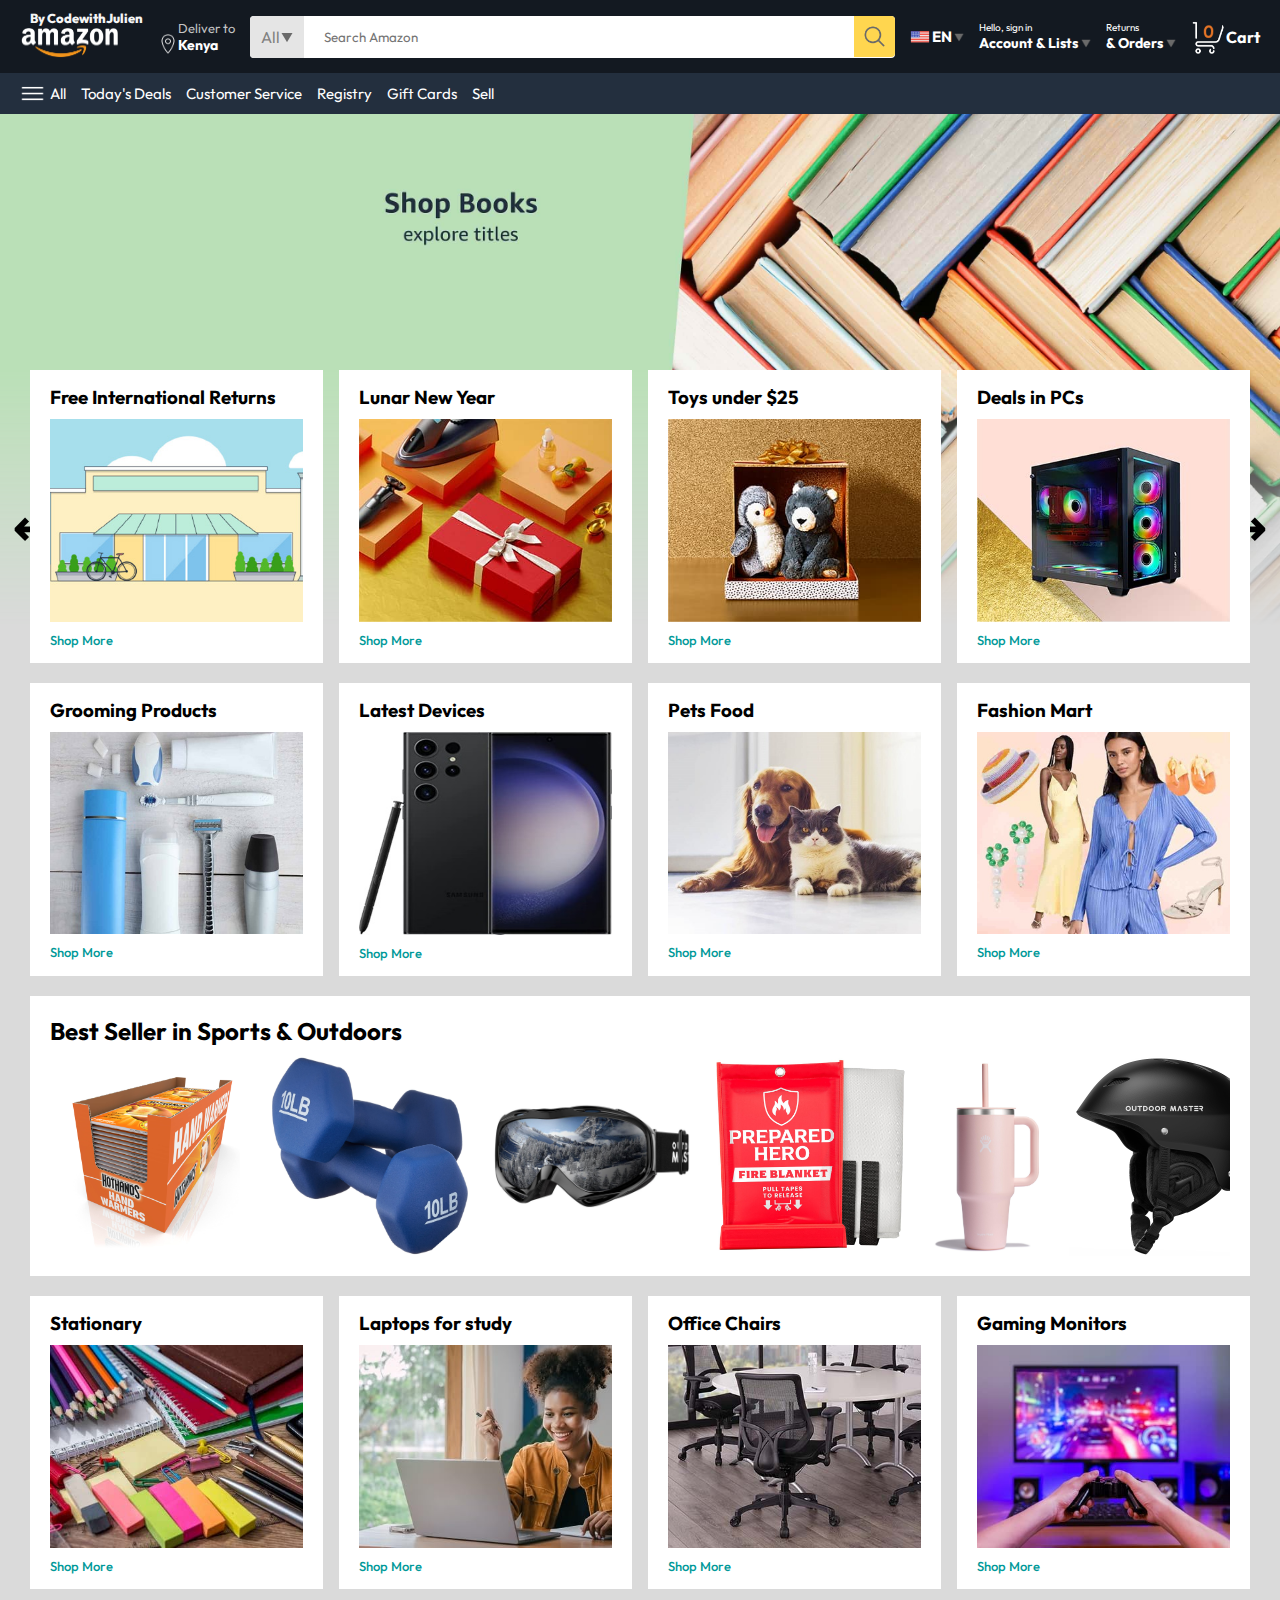
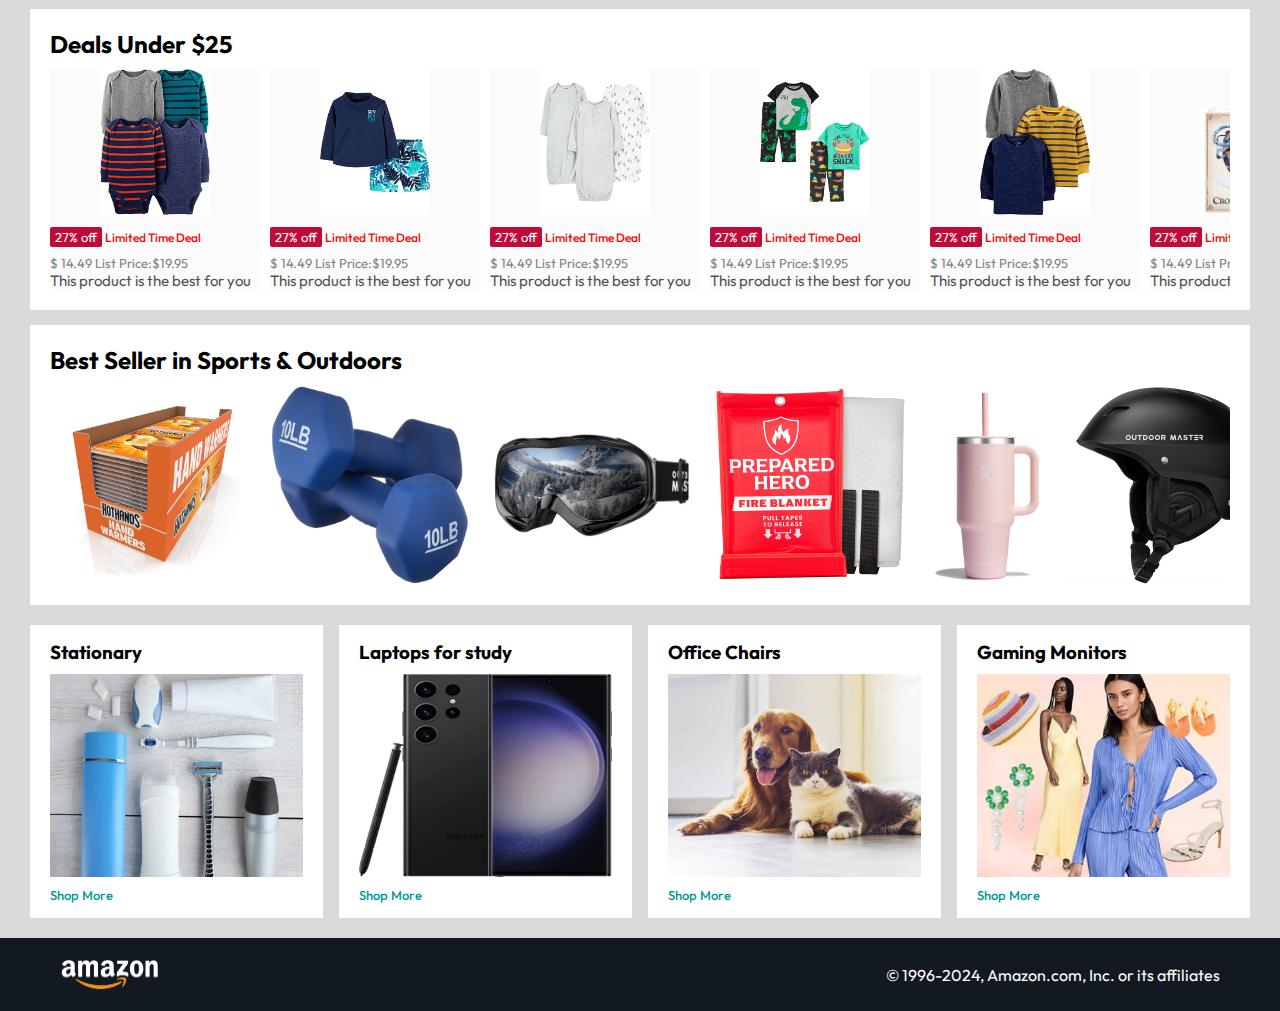
==== index.html @ f0222abb "yes" ====
<!DOCTYPE html>
<html lang="en">
<head>
    <meta charset="UTF-8">
    <meta name="viewport" content="width=device-width, initial-scale=1.0">
    <title>Amazon Clone | CodewithJulien</title>
    <link rel="stylesheet" href="style.css">
</head>
<body>

    <nav>
        <div>
            <p class="tag-name">By CodewithJulien</p>
            <a href="">
                <img src="./assets/img/amazon_logo.png"  width="100" alt="">
               </a>
               
           </div>
         
       

       <div class="nav-country">
        <img src="./assets/img/location_icon.png" height="20" alt="">
        <div>
            <p>Deliver to</p>
            <h1>Kenya</h1>
        </div>
       </div>

       <div class="nav-search">
        <div class="nav-search-category">
            <p>All</p>
            <img src="./assets/img/dropdown_icon.png" height="12"  alt="">
        </div>
        <input type="text" class="nav-search-input" placeholder="Search Amazon">
        <img src="./assets/img/search_icon.png" class="nav-search-icon" alt="">
       </div>

       <div class="nav-language">
        <img src="./assets/img/us_flag.png"  width="20"    alt="">
        <h1>EN</h1>
        <img src="./assets/img/dropdown_icon.png" width="10" alt="">
       </div>

       <div class="nav-accounts">
        <p>Hello, sign in</p>
        <h1>Account & Lists <img src="./assets/img/dropdown_icon.png" width="10" alt=""></h1>
       </div>

       <div class="nav-returns" >
        <p>Returns</p>
        <h1>& Orders <img src="./assets/img/dropdown_icon.png" width="10" alt=""></h1>
       </div>

       <a href="" class="nav-cart" >
        <img src="./assets/img/cart_icon.png" width="35px" alt="">
        <h4>Cart</h4>
       </a>
       
    </nav>

    <div class="nav-bottom">
        <div>
            <img src="./assets/img/menu_icon.png" width="25px" alt="">
            <p>All</p>
        </div>
        <p>Today's Deals</p>
        <p>Customer Service</p>
        <p>Registry</p>
        <p>Gift Cards</p>
        <p>Sell</p>
    </div>

    <div class="header-slider">
        <a href="#" class="control-prev">&#8672;</a>
        <a href="#" class="control-next">&#8674;</a>
        <ul>
            <img src="./assets/img/header1.jpg" class="header-img" alt="">
            <img src="./assets/img/header2.jpg" class="header-img" alt="">
            <img src="./assets/img/header3.jpg" class="header-img" alt="">
            <img src="./assets/img/header4.jpg" class="header-img" alt="">
            <img src="./assets/img/header5.jpg" class="header-img" alt="">
            <img src="./assets/img/header6.jpg" class="header-img" alt="">
        </ul>
    </div>

    <div class="box-row header-box">
        <div class="box-col">
            <h3>Free International Returns</h3>
            <img src="./assets/img/box1-1.jpg" alt="">
            <a href="">Shop More</a>
        </div>
        <div class="box-col">
            <h3>Lunar New Year</h3>
            <img src="./assets/img/box1-2.jpg" alt="">
            <a href="">Shop More</a>
        </div>
        <div class="box-col">
            <h3>Toys under $25</h3>
            <img src="./assets/img/box1-3.jpg" alt="">
            <a href="">Shop More</a>
        </div>
        <div class="box-col">
            <h3>Deals in PCs</h3>
            <img src="./assets/img/box1-4.jpg" alt="">
            <a href="">Shop More</a>
        </div>
    </div>

    <div class="box-row">
        <div class="box-col">
            <h3>Grooming Products</h3>
            <img src="./assets/img/box2-1.jpg" alt="">
            <a href="">Shop More</a>
        </div>
        <div class="box-col">
            <h3>Latest Devices</h3>
            <img src="./assets/img/box2-2.jpg" alt="">
            <a href="">Shop More</a>
        </div>
        <div class="box-col">
            <h3>Pets Food</h3>
            <img src="./assets/img/box2-3.jpg" alt="">
            <a href="">Shop More</a>
        </div>
        <div class="box-col">
            <h3>Fashion Mart</h3>
            <img src="./assets/img/box2-4.jpg" alt="">
            <a href="">Shop More</a>
        </div>
    </div>

    <div class="products-slider">
        <h2>Best Seller in Sports & Outdoors</h2>
        <div class="products">
            <img src="./assets/img/product1-1.jpg" alt="">
            <img src="./assets/img/product1-2.jpg" alt="">
            <img src="./assets/img/product1-3.jpg" alt="">
            <img src="./assets/img/product1-4.jpg" alt="">
            <img src="./assets/img/product1-5.jpg" alt="">
            <img src="./assets/img/product1-6.jpg" alt="">
            <img src="./assets/img/product1-7.jpg" alt="">
            <img src="./assets/img/product1-8.jpg" alt="">
            <img src="./assets/img/product1-9.jpg" alt="">
            <img src="./assets/img/product1-10.jpg" alt="">
        </div>

    </div>

    <div class="box-row">
        <div class="box-col">
            <h3>Stationary</h3>
            <img src="./assets/img/box3-1.jpg" alt="">
            <a href="">Shop More</a>
        </div>
        <div class="box-col">
            <h3>Laptops for study</h3>
            <img src="./assets/img/box3-2.jpg" alt="">
            <a href="">Shop More</a>
        </div>
        <div class="box-col">
            <h3>Office Chairs</h3>
            <img src="./assets/img/box3-3.jpg" alt="">
            <a href="">Shop More</a>
        </div>
        <div class="box-col">
            <h3>Gaming Monitors</h3>
            <img src="./assets/img/box3-4.jpg" alt="">
            <a href="">Shop More</a>
        </div>
    </div>


    <div class="product-slider-with-price">
        <h2>Deals Under $25</h2>
        <div class="products">
            <div class="product-card">
                <div class="product-img-container">
                    <img src="./assets/img/product2-1.jpg" alt="">
                </div>
                <div class="product-offer">
                    <p>27% off</p> <span>Limited Time Deal</span>
                </div>
                <p class="product-price">$ <span>14.49</span> List Price:$19.95</p>
                <h4>This product is the best for you</h4>
            </div>
            <div class="product-card">
                <div class="product-img-container">
                    <img src="./assets/img/product2-2.jpg" alt="">
                </div>
                <div class="product-offer">
                    <p>27% off</p> <span>Limited Time Deal</span>
                </div>
                <p class="product-price">$ <span>14.49</span> List Price:$19.95</p>
                <h4>This product is the best for you</h4>
            </div>
            <div class="product-card">
                <div class="product-img-container">
                    <img src="./assets/img/product2-3.jpg" alt="">
                </div>
                <div class="product-offer">
                    <p>27% off</p> <span>Limited Time Deal</span>
                </div>
                <p class="product-price">$ <span>14.49</span> List Price:$19.95</p>
                <h4>This product is the best for you</h4>
            </div>
            <div class="product-card">
                <div class="product-img-container">
                    <img src="./assets/img/product2-4.jpg" alt="">
                </div>
                <div class="product-offer">
                    <p>27% off</p> <span>Limited Time Deal</span>
                </div>
                <p class="product-price">$ <span>14.49</span> List Price:$19.95</p>
                <h4>This product is the best for you</h4>
            </div>
            <div class="product-card">
                    <div class="product-img-container">
                        <img src="./assets/img/product2-5.jpg" alt="">
                    </div>
                    <div class="product-offer">
                        <p>27% off</p> <span>Limited Time Deal</span>
                    </div>
                    <p class="product-price">$ <span>14.49</span> List Price:$19.95</p>
                    <h4>This product is the best for you</h4>
            </div>
            <div class="product-card">
                    <div class="product-img-container">
                        <img src="./assets/img/product2-6.jpg" alt="">
                    </div>
                    <div class="product-offer">
                        <p>27% off</p> <span>Limited Time Deal</span>
                    </div>
                    <p class="product-price">$ <span>14.49</span> List Price:$19.95</p>
                    <h4>This product is the best for you</h4>
            </div>
            <div class="product-card">
                    <div class="product-img-container">
                        <img src="./assets/img/product2-7.jpg" alt="">
                    </div>
                    <div class="product-offer">
                        <p>27% off</p> <span>Limited Time Deal</span>
                    </div>
                    <p class="product-price">$ <span>14.49</span> List Price:$19.95</p>
                    <h4>This product is the best for you</h4>
            </div>
            <div class="product-card">
                    <div class="product-img-container">
                        <img src="./assets/img/product2-8.jpg" alt="">
                    </div>
                    <div class="product-offer">
                        <p>27% off</p> <span>Limited Time Deal</span>
                    </div>
                    <p class="product-price">$ <span>14.49</span> List Price:$19.95</p>
                    <h4>This product is the best for you</h4>
            </div>
            <div class="product-card">
                    <div class="product-img-container">
                        <img src="./assets/img/product2-9.jpg" alt="">
                    </div>
                    <div class="product-offer">
                        <p>27% off</p> <span>Limited Time Deal</span>
                    </div>
                    <p class="product-price">$ <span>14.49</span> List Price:$19.95</p>
                    <h4>This product is the best for you</h4>
            </div>
            <div class="product-card">
                    <div class="product-img-container">
                        <img src="./assets/img/product2-10.jpg" alt="">
                    </div>
                    <div class="product-offer">
                        <p>27% off</p> <span>Limited Time Deal</span>
                    </div>
                    <p class="product-price">$ <span>14.49</span> List Price:$19.95</p>
                    <h4>This product is the best for you</h4>
            </div>
        </div>
    </div>
    <div class="products-slider">
        <h2>Best Seller in Sports & Outdoors</h2>
        <div class="products">
            <img src="./assets/img/product1-1.jpg" alt="">
            <img src="./assets/img/product1-2.jpg" alt="">
            <img src="./assets/img/product1-3.jpg" alt="">
            <img src="./assets/img/product1-4.jpg" alt="">
            <img src="./assets/img/product1-5.jpg" alt="">
            <img src="./assets/img/product1-6.jpg" alt="">
            <img src="./assets/img/product1-7.jpg" alt="">
            <img src="./assets/img/product1-8.jpg" alt="">
            <img src="./assets/img/product1-9.jpg" alt="">
            <img src="./assets/img/product1-10.jpg" alt="">
        </div>

    </div>

    <div class="box-row">
        <div class="box-col">
            <h3>Stationary</h3>
            <img src="./assets/img/box2-1.jpg" alt="">
            <a href="">Shop More</a>
        </div>
        <div class="box-col">
            <h3>Laptops for study</h3>
            <img src="./assets/img/box2-2.jpg" alt="">
            <a href="">Shop More</a>
        </div>
        <div class="box-col">
            <h3>Office Chairs</h3>
            <img src="./assets/img/box2-3.jpg" alt="">
            <a href="">Shop More</a>
        </div>
        <div class="box-col">
            <h3>Gaming Monitors</h3>
            <img src="./assets/img/box2-4.jpg" alt="">
            <a href="">Shop More</a>
        </div>
    </div>

    <footer>
        <img src="./assets/img/amazon_logo.png" width="100" alt="">
        <p>© 1996-2024, Amazon.com, Inc. or its affiliates</p>
    </footer>

    <script src="script.js"></script>
</body>
</html>
---- style.css ----
@import url('https://fonts.googleapis.com/css2?family=Anton&family=Outfit:wght@100..900&display=swap');
*{
    padding: 0;
    margin: 0;
    box-sizing: border-box;
    font-family: Outfit;
}
body{
    background: #dadada;
}
a{
    text-decoration: none;
    color: inherit;
}
nav{
    display: flex;
    align-items: center;
    justify-content: space-between;
    background: #131921;
    padding: 10px 20px;
    color: white;

}
.nav-country{
    display: flex;
    align-items: end;
    margin-left: 15px;
    font-size: 13px;
    color: #c4c4c4;
}
.nav-country h1{
    color: #fff;
    font-size: 14px;
}
.nav-search{
    flex: 1;
    display: flex;
    margin-left: 15px;
    color: grey;
    background: #fff;
    border-radius: 4px;
    align-items: center;
    max-width: 1000px;
}
.nav-search-category{
    display: flex;
    align-items: center;
    background: #e5e5e5;
    padding: 11px;
    gap: 0.5px;
    border-radius: 4px 0 0 4px;
}
.nav-search-input{
    border: none;
    outline: none;
    padding-left: 20px;
    width: 100%;
}
.nav-search-icon{
    max-width: 41px;
    padding: 8px;
    background-color: #ffd64f;
    border-radius: 0 4px 4px 0;
}
.nav-language{
    display: flex;
    align-items: center;
    margin-left: 15px;
    gap: 2px;
}
.nav-language h1{
    font-size: 15px;
}
.nav-accounts{
    margin-left: 15px;
}
.nav-accounts p{
    font-size: 10px;
}
.nav-accounts h1{
    font-size: 14px;
}
.nav-returns{
    margin-left: 15px;
}
.nav-returns p{
    font-size: 10px;
}
.nav-returns h1{
    font-size: 14px;
}
.nav-cart{
    display: flex;
    align-items: center;
    font-weight: 600px;
    margin-left: 15px;
}
.nav-bottom{
    display: flex;
    align-items: center;
    color: white;
    gap: 15px;
    padding: 8px 20px;
    background-color: #232f3e;
    font-size: 15px;
    
}
.nav-bottom div{
    display: flex;
    align-items: center;
    gap: 5px;
}
.header-slider ul{
    display: flex;
    overflow-y: hidden;

}
.header-img{
    max-width: 100%;
    mask-image: linear-gradient(to bottom, #000000 50%, transparent);
}
.header-slider a{
    text-decoration: none;
    position: absolute;
    top: 50%;
    z-index: 1;
    cursor: pointer;
    background: transparent;
    color: solid black;
    font-size: 50px;
    font-weight: 600;
    padding: 5vh 1vw;
}
.control-next{
    right: 0;
}
.box-row{
    display: flex;
    flex-wrap: wrap;
    row-gap: 20px;
    justify-content: space-between;
    margin: 20px 30px;
}
.box-col{
    gap: 10px;
    padding: 15px 20px;
    display: flex;
    flex-direction: column;
    background: white;
    max-width: 24%;
    min-height: 200px;
    z-index: 1;
}
.box-col a{
    font-size: 13px;
    color: #009999;
    font-weight: 500;
}
.header-box{
    margin-top: -20vw;
}
.products-slider{
    background: white;
    margin: 0 30px;
    padding: 20px;
    margin-bottom: 15px;
    
}
.products-slider .products{
    display: flex;
    overflow-x: auto;
    gap: 20px;
    margin-top: 10px;
}
.products-slider .products img{
    max-width: 200px;
    max-height: 200px;
}
.products-slider .products::-webkit-scrollbar{
    display: none;
}
.tag-name{
    color: whitesmoke;
    font-weight: 800;
    margin-left: 10px;
    font-size: small;
}
.product-slider-with-price{
    background: white;
    margin: 0 30px;
    padding: 20px;
    margin-bottom: 15px;
}
.product-slider-with-price .products{
    display: flex;
    overflow-x: auto;
    gap: 10px;
    margin-top: 10px;
}
.product-slider-with-price .products::-webkit-scrollbar{
    display: none;
}
.product-card{
    display: flex;
    justify-content: end;
    flex-direction: column;
    min-width: 210px;
    background: #fbfbfb;
}
.product-card img{
    width: 110px;
    margin: 0 50px;
}
.product-offer p{
    background: #be0b3b;
    color: white;
    display: inline-block;
    padding: 2px 5px;
    border-radius: 2px;
    margin: 8px 0;
    font-size: 13px;
}
.product-offer span{
    color: red;
    font-size: 12px;
    font-weight: 500;
}
.product-price{
    color: gray;
    font-size: 13px;
}
.product-card h4{
    color: #525252;
    font-size: 15px;
    font-weight: 400;
}
footer{
    display: flex;
    justify-content: space-between;
    align-items: center;
    color: white;
    background: #131921;
    padding: 20px 60px; 
}
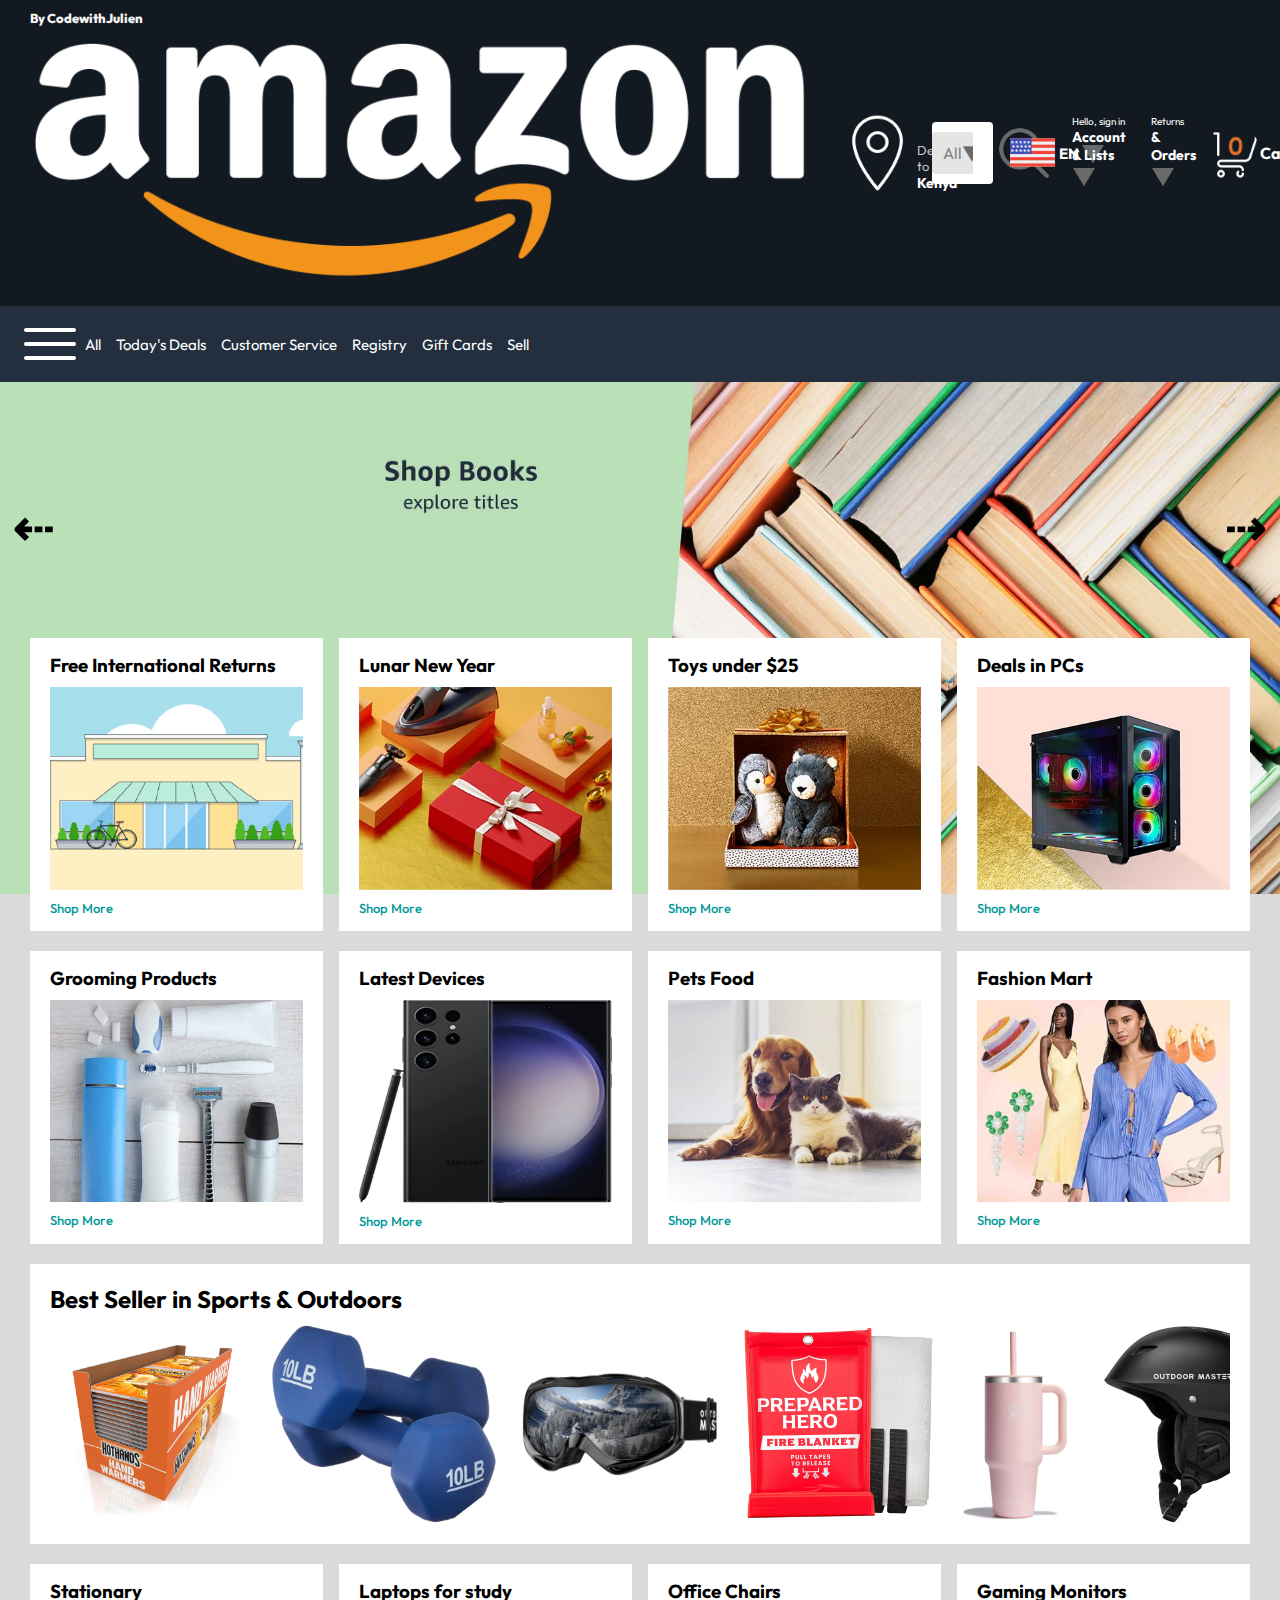
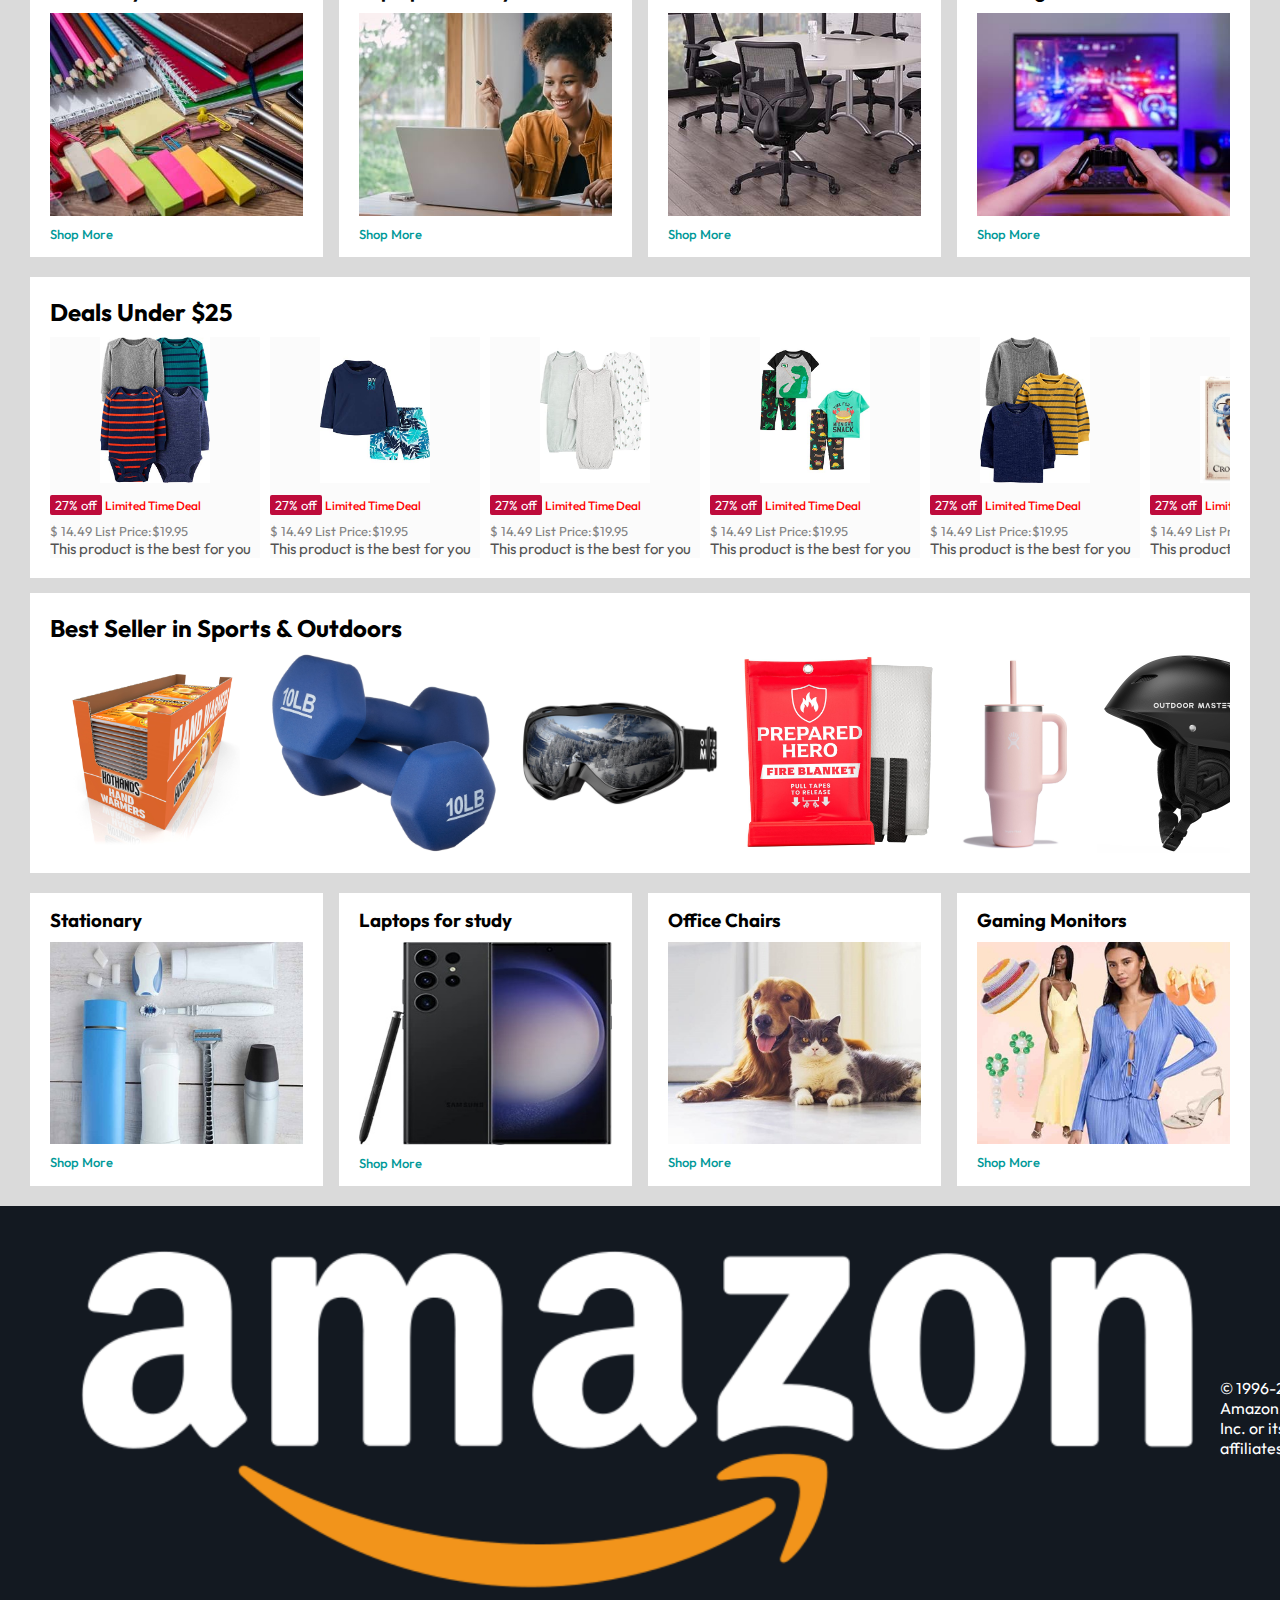
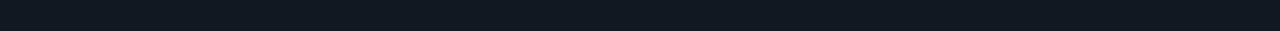
==== commit a7c4e231: "Update index.html" ====
--- a/index.html
+++ b/index.html
@@ -12,7 +12,7 @@
         <div>
             <p class="tag-name">By CodewithJulien</p>
             <a href="">
-                <img src="./assets/img/amazon_logo.png"  width="100" alt="">
+                <img src="./assets/img/amazon_logo.png" style="max-width:100%;height:auto; width="100" alt="">
                </a>
                
            </div>
@@ -20,7 +20,7 @@
        
 
        <div class="nav-country">
-        <img src="./assets/img/location_icon.png" height="20" alt="">
+        <img src="./assets/img/location_icon.png"  style="max-width:100%;height:auto;height="20" alt="">
         <div>
             <p>Deliver to</p>
             <h1>Kenya</h1>
@@ -30,30 +30,30 @@
        <div class="nav-search">
         <div class="nav-search-category">
             <p>All</p>
-            <img src="./assets/img/dropdown_icon.png" height="12"  alt="">
+            <img src="./assets/img/dropdown_icon.png" style="max-width:100%;height:auto; height="12"  alt="">
         </div>
         <input type="text" class="nav-search-input" placeholder="Search Amazon">
-        <img src="./assets/img/search_icon.png" class="nav-search-icon" alt="">
+        <img src="./assets/img/search_icon.png" style="max-width:100%;height:auto; class="nav-search-icon" alt="">
        </div>
 
        <div class="nav-language">
-        <img src="./assets/img/us_flag.png"  width="20"    alt="">
+        <img src="./assets/img/us_flag.png" style="max-width:100%;height:auto; width="20"    alt="">
         <h1>EN</h1>
-        <img src="./assets/img/dropdown_icon.png" width="10" alt="">
+        <img src="./assets/img/dropdown_icon.png" style="max-width:100%;height:auto; width="10" alt="">
        </div>
 
        <div class="nav-accounts">
         <p>Hello, sign in</p>
-        <h1>Account & Lists <img src="./assets/img/dropdown_icon.png" width="10" alt=""></h1>
+        <h1>Account & Lists <img src="./assets/img/dropdown_icon.png" style="max-width:100%;height:auto; width="10" alt=""></h1>
        </div>
 
        <div class="nav-returns" >
         <p>Returns</p>
-        <h1>& Orders <img src="./assets/img/dropdown_icon.png" width="10" alt=""></h1>
+        <h1>& Orders <img src="./assets/img/dropdown_icon.png" style="max-width:100%;height:auto; width="10" alt=""></h1>
        </div>
 
        <a href="" class="nav-cart" >
-        <img src="./assets/img/cart_icon.png" width="35px" alt="">
+        <img src="./assets/img/cart_icon.png" style="max-width:100%;height:auto; width="35px" alt="">
         <h4>Cart</h4>
        </a>
        
@@ -61,7 +61,7 @@
 
     <div class="nav-bottom">
         <div>
-            <img src="./assets/img/menu_icon.png" width="25px" alt="">
+            <img src="./assets/img/menu_icon.png" style="max-width:100%;height:auto; width="25px" alt="">
             <p>All</p>
         </div>
         <p>Today's Deals</p>
@@ -75,34 +75,34 @@
         <a href="#" class="control-prev">&#8672;</a>
         <a href="#" class="control-next">&#8674;</a>
         <ul>
-            <img src="./assets/img/header1.jpg" class="header-img" alt="">
-            <img src="./assets/img/header2.jpg" class="header-img" alt="">
-            <img src="./assets/img/header3.jpg" class="header-img" alt="">
-            <img src="./assets/img/header4.jpg" class="header-img" alt="">
-            <img src="./assets/img/header5.jpg" class="header-img" alt="">
-            <img src="./assets/img/header6.jpg" class="header-img" alt="">
+            <img src="./assets/img/header1.jpg" style="max-width:100%;height:auto; class="header-img" alt="">
+            <img src="./assets/img/header2.jpg"  style="max-width:100%;height:auto; class="header-img" alt="">
+            <img src="./assets/img/header3.jpg" style="max-width:100%;height:auto; class="header-img" alt="">
+            <img src="./assets/img/header4.jpg" style="max-width:100%;height:auto; class="header-img" alt="">
+            <img src="./assets/img/header5.jpg" style="max-width:100%;height:auto; class="header-img" alt="">
+            <img src="./assets/img/header6.jpg" style="max-width:100%;height:auto; class="header-img" alt="">
         </ul>
     </div>
 
     <div class="box-row header-box">
         <div class="box-col">
             <h3>Free International Returns</h3>
-            <img src="./assets/img/box1-1.jpg" alt="">
+            <img src="./assets/img/box1-1.jpg" style="max-width:100%;height:auto; alt="">
             <a href="">Shop More</a>
         </div>
         <div class="box-col">
             <h3>Lunar New Year</h3>
-            <img src="./assets/img/box1-2.jpg" alt="">
+            <img src="./assets/img/box1-2.jpg" style="max-width:100%;height:auto; alt="">
             <a href="">Shop More</a>
         </div>
         <div class="box-col">
             <h3>Toys under $25</h3>
-            <img src="./assets/img/box1-3.jpg" alt="">
+            <img src="./assets/img/box1-3.jpg" style="max-width:100%;height:auto; alt="">
             <a href="">Shop More</a>
         </div>
         <div class="box-col">
             <h3>Deals in PCs</h3>
-            <img src="./assets/img/box1-4.jpg" alt="">
+            <img src="./assets/img/box1-4.jpg" style="max-width:100%;height:auto; alt="">
             <a href="">Shop More</a>
         </div>
     </div>
@@ -110,22 +110,22 @@
     <div class="box-row">
         <div class="box-col">
             <h3>Grooming Products</h3>
-            <img src="./assets/img/box2-1.jpg" alt="">
+            <img src="./assets/img/box2-1.jpg" style="max-width:100%;height:auto; alt="">
             <a href="">Shop More</a>
         </div>
         <div class="box-col">
             <h3>Latest Devices</h3>
-            <img src="./assets/img/box2-2.jpg" alt="">
+            <img src="./assets/img/box2-2.jpg" style="max-width:100%;height:auto; alt="">
             <a href="">Shop More</a>
         </div>
         <div class="box-col">
             <h3>Pets Food</h3>
-            <img src="./assets/img/box2-3.jpg" alt="">
+            <img src="./assets/img/box2-3.jpg" style="max-width:100%;height:auto; alt="">
             <a href="">Shop More</a>
         </div>
         <div class="box-col">
             <h3>Fashion Mart</h3>
-            <img src="./assets/img/box2-4.jpg" alt="">
+            <img src="./assets/img/box2-4.jpg" style="max-width:100%;height:auto; alt="">
             <a href="">Shop More</a>
         </div>
     </div>
@@ -133,16 +133,16 @@
     <div class="products-slider">
         <h2>Best Seller in Sports & Outdoors</h2>
         <div class="products">
-            <img src="./assets/img/product1-1.jpg" alt="">
-            <img src="./assets/img/product1-2.jpg" alt="">
-            <img src="./assets/img/product1-3.jpg" alt="">
-            <img src="./assets/img/product1-4.jpg" alt="">
-            <img src="./assets/img/product1-5.jpg" alt="">
-            <img src="./assets/img/product1-6.jpg" alt="">
-            <img src="./assets/img/product1-7.jpg" alt="">
-            <img src="./assets/img/product1-8.jpg" alt="">
-            <img src="./assets/img/product1-9.jpg" alt="">
-            <img src="./assets/img/product1-10.jpg" alt="">
+            <img src="./assets/img/product1-1.jpg" style="max-width:100%;height:auto; alt="">
+            <img src="./assets/img/product1-2.jpg" style="max-width:100%;height:auto; alt="">
+            <img src="./assets/img/product1-3.jpg" style="max-width:100%;height:auto; alt="">
+            <img src="./assets/img/product1-4.jpg" style="max-width:100%;height:auto; alt="">
+            <img src="./assets/img/product1-5.jpg" style="max-width:100%;height:auto; alt="">
+            <img src="./assets/img/product1-6.jpg" style="max-width:100%;height:auto; alt="">
+            <img src="./assets/img/product1-7.jpg" style="max-width:100%;height:auto; alt="">
+            <img src="./assets/img/product1-8.jpg" style="max-width:100%;height:auto; alt="">
+            <img src="./assets/img/product1-9.jpg" style="max-width:100%;height:auto; alt="">
+            <img src="./assets/img/product1-10.jpg" style="max-width:100%;height:auto; alt="">
         </div>
 
     </div>
@@ -150,22 +150,22 @@
     <div class="box-row">
         <div class="box-col">
             <h3>Stationary</h3>
-            <img src="./assets/img/box3-1.jpg" alt="">
+            <img src="./assets/img/box3-1.jpg" style="max-width:100%;height:auto; alt="">
             <a href="">Shop More</a>
         </div>
         <div class="box-col">
             <h3>Laptops for study</h3>
-            <img src="./assets/img/box3-2.jpg" alt="">
+            <img src="./assets/img/box3-2.jpg" style="max-width:100%;height:auto; alt="">
             <a href="">Shop More</a>
         </div>
         <div class="box-col">
             <h3>Office Chairs</h3>
-            <img src="./assets/img/box3-3.jpg" alt="">
+            <img src="./assets/img/box3-3.jpg" style="max-width:100%;height:auto; alt="">
             <a href="">Shop More</a>
         </div>
         <div class="box-col">
             <h3>Gaming Monitors</h3>
-            <img src="./assets/img/box3-4.jpg" alt="">
+            <img src="./assets/img/box3-4.jpg" style="max-width:100%;height:auto; alt="">
             <a href="">Shop More</a>
         </div>
     </div>
@@ -176,7 +176,7 @@
         <div class="products">
             <div class="product-card">
                 <div class="product-img-container">
-                    <img src="./assets/img/product2-1.jpg" alt="">
+                    <img src="./assets/img/product2-1.jpg" style="max-width:100%;height:auto; alt="">
                 </div>
                 <div class="product-offer">
                     <p>27% off</p> <span>Limited Time Deal</span>
@@ -186,7 +186,7 @@
             </div>
             <div class="product-card">
                 <div class="product-img-container">
-                    <img src="./assets/img/product2-2.jpg" alt="">
+                    <img src="./assets/img/product2-2.jpg" style="max-width:100%;height:auto; alt="">
                 </div>
                 <div class="product-offer">
                     <p>27% off</p> <span>Limited Time Deal</span>
@@ -196,7 +196,7 @@
             </div>
             <div class="product-card">
                 <div class="product-img-container">
-                    <img src="./assets/img/product2-3.jpg" alt="">
+                    <img src="./assets/img/product2-3.jpg" style="max-width:100%;height:auto; alt="">
                 </div>
                 <div class="product-offer">
                     <p>27% off</p> <span>Limited Time Deal</span>
@@ -206,7 +206,7 @@
             </div>
             <div class="product-card">
                 <div class="product-img-container">
-                    <img src="./assets/img/product2-4.jpg" alt="">
+                    <img src="./assets/img/product2-4.jpg" style="max-width:100%;height:auto; alt="">
                 </div>
                 <div class="product-offer">
                     <p>27% off</p> <span>Limited Time Deal</span>
@@ -216,57 +216,57 @@
             </div>
             <div class="product-card">
                     <div class="product-img-container">
-                        <img src="./assets/img/product2-5.jpg" alt="">
-                    </div>
-                    <div class="product-offer">
-                        <p>27% off</p> <span>Limited Time Deal</span>
-                    </div>
-                    <p class="product-price">$ <span>14.49</span> List Price:$19.95</p>
-                    <h4>This product is the best for you</h4>
-            </div>
-            <div class="product-card">
-                    <div class="product-img-container">
-                        <img src="./assets/img/product2-6.jpg" alt="">
-                    </div>
-                    <div class="product-offer">
-                        <p>27% off</p> <span>Limited Time Deal</span>
-                    </div>
-                    <p class="product-price">$ <span>14.49</span> List Price:$19.95</p>
-                    <h4>This product is the best for you</h4>
-            </div>
-            <div class="product-card">
-                    <div class="product-img-container">
-                        <img src="./assets/img/product2-7.jpg" alt="">
-                    </div>
-                    <div class="product-offer">
-                        <p>27% off</p> <span>Limited Time Deal</span>
-                    </div>
-                    <p class="product-price">$ <span>14.49</span> List Price:$19.95</p>
-                    <h4>This product is the best for you</h4>
-            </div>
-            <div class="product-card">
-                    <div class="product-img-container">
-                        <img src="./assets/img/product2-8.jpg" alt="">
-                    </div>
-                    <div class="product-offer">
-                        <p>27% off</p> <span>Limited Time Deal</span>
-                    </div>
-                    <p class="product-price">$ <span>14.49</span> List Price:$19.95</p>
-                    <h4>This product is the best for you</h4>
-            </div>
-            <div class="product-card">
-                    <div class="product-img-container">
-                        <img src="./assets/img/product2-9.jpg" alt="">
-                    </div>
-                    <div class="product-offer">
-                        <p>27% off</p> <span>Limited Time Deal</span>
-                    </div>
-                    <p class="product-price">$ <span>14.49</span> List Price:$19.95</p>
-                    <h4>This product is the best for you</h4>
-            </div>
-            <div class="product-card">
-                    <div class="product-img-container">
-                        <img src="./assets/img/product2-10.jpg" alt="">
+                        <img src="./assets/img/product2-5.jpg" style="max-width:100%;height:auto; alt="">
+                    </div>
+                    <div class="product-offer">
+                        <p>27% off</p> <span>Limited Time Deal</span>
+                    </div>
+                    <p class="product-price">$ <span>14.49</span> List Price:$19.95</p>
+                    <h4>This product is the best for you</h4>
+            </div>
+            <div class="product-card">
+                    <div class="product-img-container">
+                        <img src="./assets/img/product2-6.jpg" style="max-width:100%;height:auto; alt="">
+                    </div>
+                    <div class="product-offer">
+                        <p>27% off</p> <span>Limited Time Deal</span>
+                    </div>
+                    <p class="product-price">$ <span>14.49</span> List Price:$19.95</p>
+                    <h4>This product is the best for you</h4>
+            </div>
+            <div class="product-card">
+                    <div class="product-img-container">
+                        <img src="./assets/img/product2-7.jpg" style="max-width:100%;height:auto; alt="">
+                    </div>
+                    <div class="product-offer">
+                        <p>27% off</p> <span>Limited Time Deal</span>
+                    </div>
+                    <p class="product-price">$ <span>14.49</span> List Price:$19.95</p>
+                    <h4>This product is the best for you</h4>
+            </div>
+            <div class="product-card">
+                    <div class="product-img-container">
+                        <img src="./assets/img/product2-8.jpg" style="max-width:100%;height:auto; alt="">
+                    </div>
+                    <div class="product-offer">
+                        <p>27% off</p> <span>Limited Time Deal</span>
+                    </div>
+                    <p class="product-price">$ <span>14.49</span> List Price:$19.95</p>
+                    <h4>This product is the best for you</h4>
+            </div>
+            <div class="product-card">
+                    <div class="product-img-container">
+                        <img src="./assets/img/product2-9.jpg" style="max-width:100%;height:auto; alt="">
+                    </div>
+                    <div class="product-offer">
+                        <p>27% off</p> <span>Limited Time Deal</span>
+                    </div>
+                    <p class="product-price">$ <span>14.49</span> List Price:$19.95</p>
+                    <h4>This product is the best for you</h4>
+            </div>
+            <div class="product-card">
+                    <div class="product-img-container">
+                        <img src="./assets/img/product2-10.jpg" style="max-width:100%;height:auto; alt="">
                     </div>
                     <div class="product-offer">
                         <p>27% off</p> <span>Limited Time Deal</span>
@@ -279,16 +279,16 @@
     <div class="products-slider">
         <h2>Best Seller in Sports & Outdoors</h2>
         <div class="products">
-            <img src="./assets/img/product1-1.jpg" alt="">
-            <img src="./assets/img/product1-2.jpg" alt="">
-            <img src="./assets/img/product1-3.jpg" alt="">
-            <img src="./assets/img/product1-4.jpg" alt="">
-            <img src="./assets/img/product1-5.jpg" alt="">
-            <img src="./assets/img/product1-6.jpg" alt="">
-            <img src="./assets/img/product1-7.jpg" alt="">
-            <img src="./assets/img/product1-8.jpg" alt="">
-            <img src="./assets/img/product1-9.jpg" alt="">
-            <img src="./assets/img/product1-10.jpg" alt="">
+            <img src="./assets/img/product1-1.jpg" style="max-width:100%;height:auto; alt="">
+            <img src="./assets/img/product1-2.jpg" style="max-width:100%;height:auto; alt="">
+            <img src="./assets/img/product1-3.jpg" style="max-width:100%;height:auto; alt="">
+            <img src="./assets/img/product1-4.jpg" style="max-width:100%;height:auto; alt="">
+            <img src="./assets/img/product1-5.jpg" style="max-width:100%;height:auto; alt="">
+            <img src="./assets/img/product1-6.jpg" style="max-width:100%;height:auto; alt="">
+            <img src="./assets/img/product1-7.jpg" style="max-width:100%;height:auto; alt="">
+            <img src="./assets/img/product1-8.jpg" style="max-width:100%;height:auto; alt="">
+            <img src="./assets/img/product1-9.jpg" style="max-width:100%;height:auto; alt="">
+            <img src="./assets/img/product1-10.jpg"  style="max-width:100%;height:auto;alt="">
         </div>
 
     </div>
@@ -296,31 +296,31 @@
     <div class="box-row">
         <div class="box-col">
             <h3>Stationary</h3>
-            <img src="./assets/img/box2-1.jpg" alt="">
+            <img src="./assets/img/box2-1.jpg" style="max-width:100%;height:auto; alt="">
             <a href="">Shop More</a>
         </div>
         <div class="box-col">
             <h3>Laptops for study</h3>
-            <img src="./assets/img/box2-2.jpg" alt="">
+            <img src="./assets/img/box2-2.jpg" style="max-width:100%;height:auto; alt="">
             <a href="">Shop More</a>
         </div>
         <div class="box-col">
             <h3>Office Chairs</h3>
-            <img src="./assets/img/box2-3.jpg" alt="">
+            <img src="./assets/img/box2-3.jpg" style="max-width:100%;height:auto; alt="">
             <a href="">Shop More</a>
         </div>
         <div class="box-col">
             <h3>Gaming Monitors</h3>
-            <img src="./assets/img/box2-4.jpg" alt="">
+            <img src="./assets/img/box2-4.jpg" style="max-width:100%;height:auto; alt="">
             <a href="">Shop More</a>
         </div>
     </div>
 
     <footer>
-        <img src="./assets/img/amazon_logo.png" width="100" alt="">
+        <img src="./assets/img/amazon_logo.png" style="max-width:100%;height:auto; width="100" alt="">
         <p>© 1996-2024, Amazon.com, Inc. or its affiliates</p>
     </footer>
 
     <script src="script.js"></script>
 </body>
-</html>+</html>
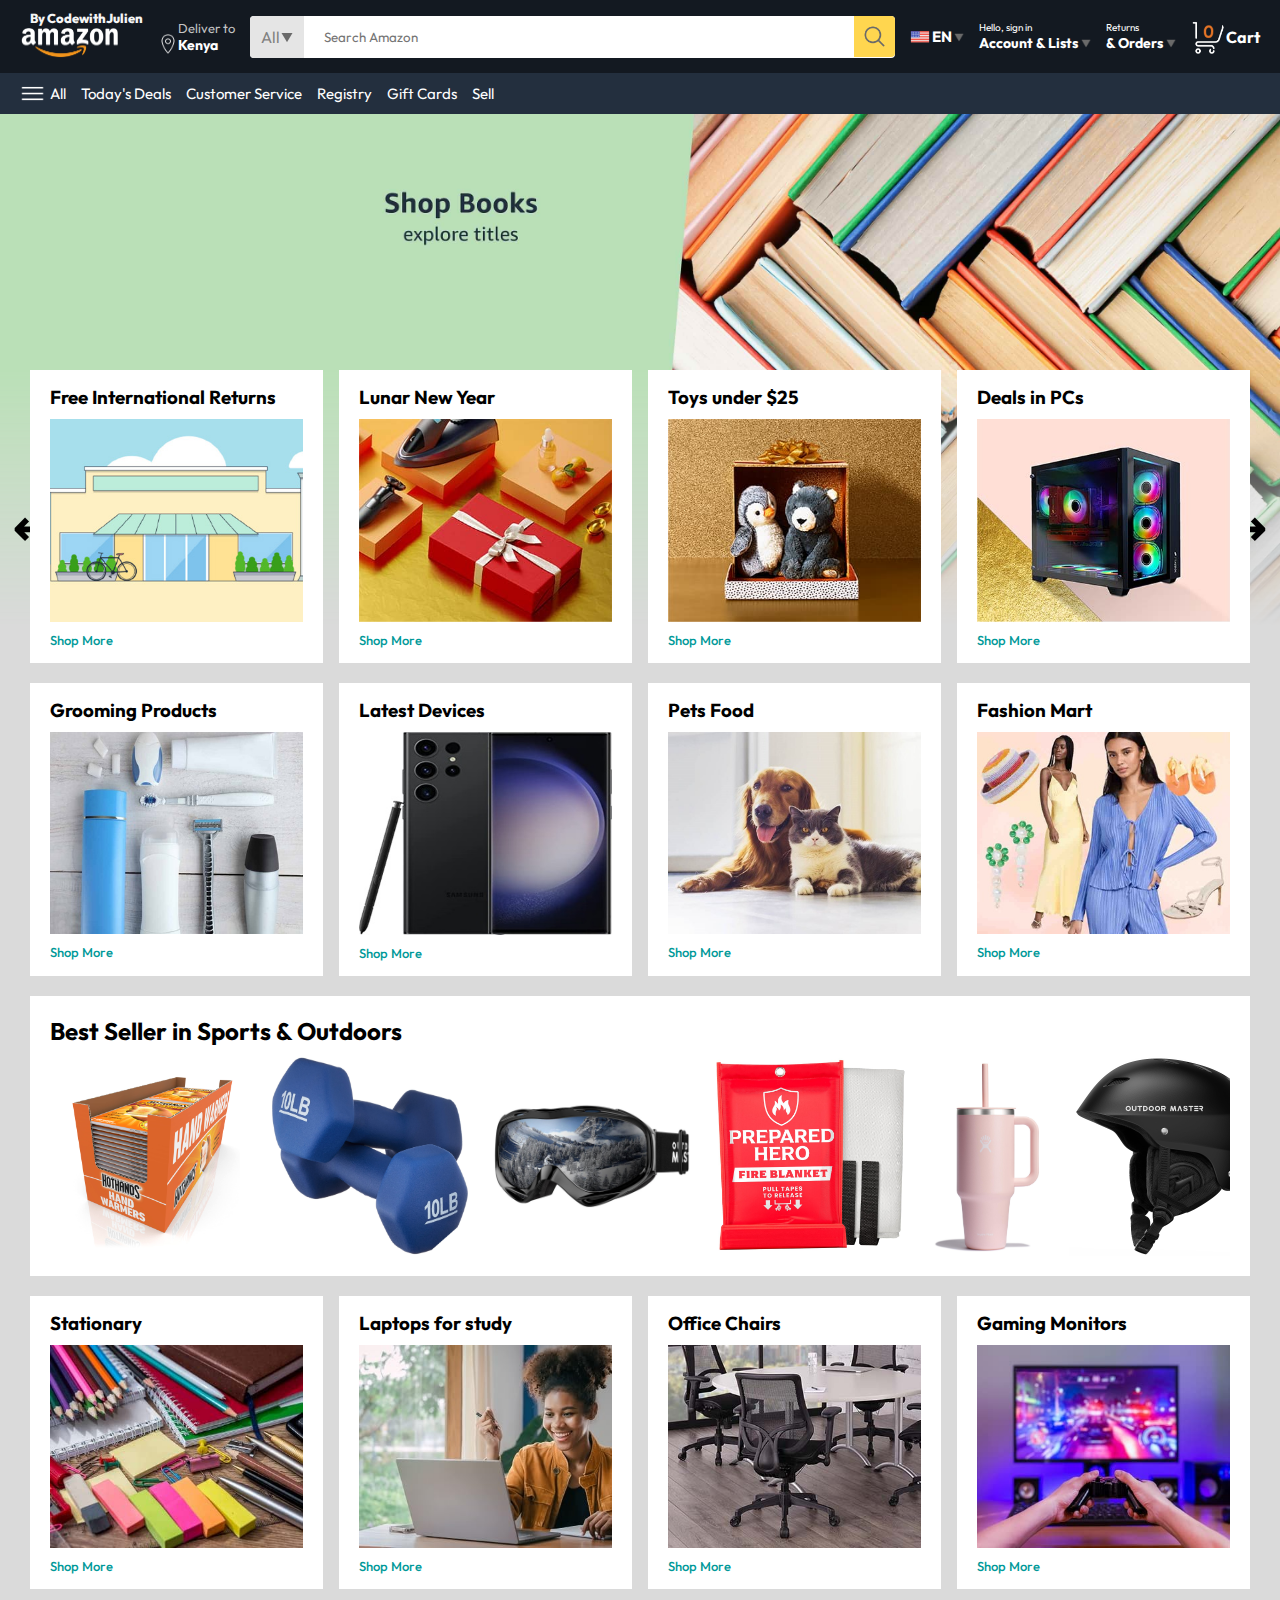
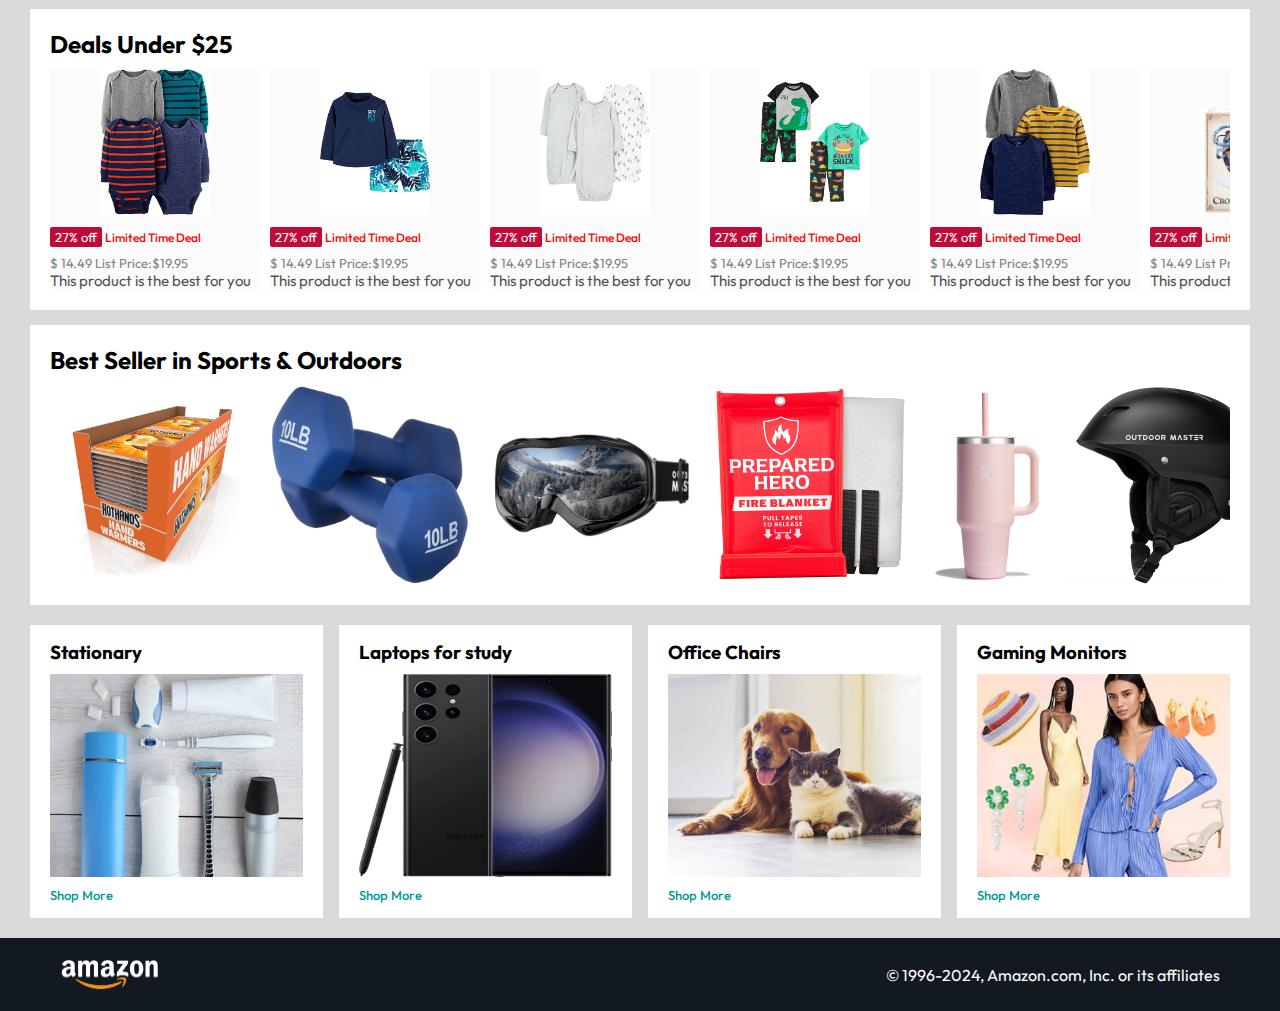
==== commit edc00d1b: "Update index.html" ====
--- a/index.html
+++ b/index.html
@@ -12,7 +12,7 @@
         <div>
             <p class="tag-name">By CodewithJulien</p>
             <a href="">
-                <img src="./assets/img/amazon_logo.png" style="max-width:100%;height:auto; width="100" alt="">
+                <img src="./assets/img/amazon_logo.png"  width="100" alt="">
                </a>
                
            </div>
@@ -20,7 +20,7 @@
        
 
        <div class="nav-country">
-        <img src="./assets/img/location_icon.png"  style="max-width:100%;height:auto;height="20" alt="">
+        <img src="./assets/img/location_icon.png" height="20" alt="">
         <div>
             <p>Deliver to</p>
             <h1>Kenya</h1>
@@ -30,30 +30,30 @@
        <div class="nav-search">
         <div class="nav-search-category">
             <p>All</p>
-            <img src="./assets/img/dropdown_icon.png" style="max-width:100%;height:auto; height="12"  alt="">
+            <img src="./assets/img/dropdown_icon.png" height="12"  alt="">
         </div>
         <input type="text" class="nav-search-input" placeholder="Search Amazon">
-        <img src="./assets/img/search_icon.png" style="max-width:100%;height:auto; class="nav-search-icon" alt="">
+        <img src="./assets/img/search_icon.png" class="nav-search-icon" alt="">
        </div>
 
        <div class="nav-language">
-        <img src="./assets/img/us_flag.png" style="max-width:100%;height:auto; width="20"    alt="">
+        <img src="./assets/img/us_flag.png"  width="20"    alt="">
         <h1>EN</h1>
-        <img src="./assets/img/dropdown_icon.png" style="max-width:100%;height:auto; width="10" alt="">
+        <img src="./assets/img/dropdown_icon.png" width="10" alt="">
        </div>
 
        <div class="nav-accounts">
         <p>Hello, sign in</p>
-        <h1>Account & Lists <img src="./assets/img/dropdown_icon.png" style="max-width:100%;height:auto; width="10" alt=""></h1>
+        <h1>Account & Lists <img src="./assets/img/dropdown_icon.png" width="10" alt=""></h1>
        </div>
 
        <div class="nav-returns" >
         <p>Returns</p>
-        <h1>& Orders <img src="./assets/img/dropdown_icon.png" style="max-width:100%;height:auto; width="10" alt=""></h1>
+        <h1>& Orders <img src="./assets/img/dropdown_icon.png" width="10" alt=""></h1>
        </div>
 
        <a href="" class="nav-cart" >
-        <img src="./assets/img/cart_icon.png" style="max-width:100%;height:auto; width="35px" alt="">
+        <img src="./assets/img/cart_icon.png" width="35px" alt="">
         <h4>Cart</h4>
        </a>
        
@@ -61,7 +61,7 @@
 
     <div class="nav-bottom">
         <div>
-            <img src="./assets/img/menu_icon.png" style="max-width:100%;height:auto; width="25px" alt="">
+            <img src="./assets/img/menu_icon.png" width="25px" alt="">
             <p>All</p>
         </div>
         <p>Today's Deals</p>
@@ -75,34 +75,34 @@
         <a href="#" class="control-prev">&#8672;</a>
         <a href="#" class="control-next">&#8674;</a>
         <ul>
-            <img src="./assets/img/header1.jpg" style="max-width:100%;height:auto; class="header-img" alt="">
-            <img src="./assets/img/header2.jpg"  style="max-width:100%;height:auto; class="header-img" alt="">
-            <img src="./assets/img/header3.jpg" style="max-width:100%;height:auto; class="header-img" alt="">
-            <img src="./assets/img/header4.jpg" style="max-width:100%;height:auto; class="header-img" alt="">
-            <img src="./assets/img/header5.jpg" style="max-width:100%;height:auto; class="header-img" alt="">
-            <img src="./assets/img/header6.jpg" style="max-width:100%;height:auto; class="header-img" alt="">
+            <img src="./assets/img/header1.jpg" class="header-img" alt="">
+            <img src="./assets/img/header2.jpg" class="header-img" alt="">
+            <img src="./assets/img/header3.jpg" class="header-img" alt="">
+            <img src="./assets/img/header4.jpg" class="header-img" alt="">
+            <img src="./assets/img/header5.jpg" class="header-img" alt="">
+            <img src="./assets/img/header6.jpg" class="header-img" alt="">
         </ul>
     </div>
 
     <div class="box-row header-box">
         <div class="box-col">
             <h3>Free International Returns</h3>
-            <img src="./assets/img/box1-1.jpg" style="max-width:100%;height:auto; alt="">
+            <img src="./assets/img/box1-1.jpg" alt="">
             <a href="">Shop More</a>
         </div>
         <div class="box-col">
             <h3>Lunar New Year</h3>
-            <img src="./assets/img/box1-2.jpg" style="max-width:100%;height:auto; alt="">
+            <img src="./assets/img/box1-2.jpg" alt="">
             <a href="">Shop More</a>
         </div>
         <div class="box-col">
             <h3>Toys under $25</h3>
-            <img src="./assets/img/box1-3.jpg" style="max-width:100%;height:auto; alt="">
+            <img src="./assets/img/box1-3.jpg" alt="">
             <a href="">Shop More</a>
         </div>
         <div class="box-col">
             <h3>Deals in PCs</h3>
-            <img src="./assets/img/box1-4.jpg" style="max-width:100%;height:auto; alt="">
+            <img src="./assets/img/box1-4.jpg" alt="">
             <a href="">Shop More</a>
         </div>
     </div>
@@ -110,22 +110,22 @@
     <div class="box-row">
         <div class="box-col">
             <h3>Grooming Products</h3>
-            <img src="./assets/img/box2-1.jpg" style="max-width:100%;height:auto; alt="">
+            <img src="./assets/img/box2-1.jpg" alt="">
             <a href="">Shop More</a>
         </div>
         <div class="box-col">
             <h3>Latest Devices</h3>
-            <img src="./assets/img/box2-2.jpg" style="max-width:100%;height:auto; alt="">
+            <img src="./assets/img/box2-2.jpg" alt="">
             <a href="">Shop More</a>
         </div>
         <div class="box-col">
             <h3>Pets Food</h3>
-            <img src="./assets/img/box2-3.jpg" style="max-width:100%;height:auto; alt="">
+            <img src="./assets/img/box2-3.jpg" alt="">
             <a href="">Shop More</a>
         </div>
         <div class="box-col">
             <h3>Fashion Mart</h3>
-            <img src="./assets/img/box2-4.jpg" style="max-width:100%;height:auto; alt="">
+            <img src="./assets/img/box2-4.jpg" alt="">
             <a href="">Shop More</a>
         </div>
     </div>
@@ -133,16 +133,16 @@
     <div class="products-slider">
         <h2>Best Seller in Sports & Outdoors</h2>
         <div class="products">
-            <img src="./assets/img/product1-1.jpg" style="max-width:100%;height:auto; alt="">
-            <img src="./assets/img/product1-2.jpg" style="max-width:100%;height:auto; alt="">
-            <img src="./assets/img/product1-3.jpg" style="max-width:100%;height:auto; alt="">
-            <img src="./assets/img/product1-4.jpg" style="max-width:100%;height:auto; alt="">
-            <img src="./assets/img/product1-5.jpg" style="max-width:100%;height:auto; alt="">
-            <img src="./assets/img/product1-6.jpg" style="max-width:100%;height:auto; alt="">
-            <img src="./assets/img/product1-7.jpg" style="max-width:100%;height:auto; alt="">
-            <img src="./assets/img/product1-8.jpg" style="max-width:100%;height:auto; alt="">
-            <img src="./assets/img/product1-9.jpg" style="max-width:100%;height:auto; alt="">
-            <img src="./assets/img/product1-10.jpg" style="max-width:100%;height:auto; alt="">
+            <img src="./assets/img/product1-1.jpg" alt="">
+            <img src="./assets/img/product1-2.jpg" alt="">
+            <img src="./assets/img/product1-3.jpg" alt="">
+            <img src="./assets/img/product1-4.jpg" alt="">
+            <img src="./assets/img/product1-5.jpg" alt="">
+            <img src="./assets/img/product1-6.jpg" alt="">
+            <img src="./assets/img/product1-7.jpg" alt="">
+            <img src="./assets/img/product1-8.jpg" alt="">
+            <img src="./assets/img/product1-9.jpg" alt="">
+            <img src="./assets/img/product1-10.jpg" alt="">
         </div>
 
     </div>
@@ -150,22 +150,22 @@
     <div class="box-row">
         <div class="box-col">
             <h3>Stationary</h3>
-            <img src="./assets/img/box3-1.jpg" style="max-width:100%;height:auto; alt="">
+            <img src="./assets/img/box3-1.jpg" alt="">
             <a href="">Shop More</a>
         </div>
         <div class="box-col">
             <h3>Laptops for study</h3>
-            <img src="./assets/img/box3-2.jpg" style="max-width:100%;height:auto; alt="">
+            <img src="./assets/img/box3-2.jpg" alt="">
             <a href="">Shop More</a>
         </div>
         <div class="box-col">
             <h3>Office Chairs</h3>
-            <img src="./assets/img/box3-3.jpg" style="max-width:100%;height:auto; alt="">
+            <img src="./assets/img/box3-3.jpg" alt="">
             <a href="">Shop More</a>
         </div>
         <div class="box-col">
             <h3>Gaming Monitors</h3>
-            <img src="./assets/img/box3-4.jpg" style="max-width:100%;height:auto; alt="">
+            <img src="./assets/img/box3-4.jpg" alt="">
             <a href="">Shop More</a>
         </div>
     </div>
@@ -176,7 +176,7 @@
         <div class="products">
             <div class="product-card">
                 <div class="product-img-container">
-                    <img src="./assets/img/product2-1.jpg" style="max-width:100%;height:auto; alt="">
+                    <img src="./assets/img/product2-1.jpg" alt="">
                 </div>
                 <div class="product-offer">
                     <p>27% off</p> <span>Limited Time Deal</span>
@@ -186,7 +186,7 @@
             </div>
             <div class="product-card">
                 <div class="product-img-container">
-                    <img src="./assets/img/product2-2.jpg" style="max-width:100%;height:auto; alt="">
+                    <img src="./assets/img/product2-2.jpg" alt="">
                 </div>
                 <div class="product-offer">
                     <p>27% off</p> <span>Limited Time Deal</span>
@@ -196,7 +196,7 @@
             </div>
             <div class="product-card">
                 <div class="product-img-container">
-                    <img src="./assets/img/product2-3.jpg" style="max-width:100%;height:auto; alt="">
+                    <img src="./assets/img/product2-3.jpg" alt="">
                 </div>
                 <div class="product-offer">
                     <p>27% off</p> <span>Limited Time Deal</span>
@@ -206,7 +206,7 @@
             </div>
             <div class="product-card">
                 <div class="product-img-container">
-                    <img src="./assets/img/product2-4.jpg" style="max-width:100%;height:auto; alt="">
+                    <img src="./assets/img/product2-4.jpg" alt="">
                 </div>
                 <div class="product-offer">
                     <p>27% off</p> <span>Limited Time Deal</span>
@@ -216,57 +216,57 @@
             </div>
             <div class="product-card">
                     <div class="product-img-container">
-                        <img src="./assets/img/product2-5.jpg" style="max-width:100%;height:auto; alt="">
-                    </div>
-                    <div class="product-offer">
-                        <p>27% off</p> <span>Limited Time Deal</span>
-                    </div>
-                    <p class="product-price">$ <span>14.49</span> List Price:$19.95</p>
-                    <h4>This product is the best for you</h4>
-            </div>
-            <div class="product-card">
-                    <div class="product-img-container">
-                        <img src="./assets/img/product2-6.jpg" style="max-width:100%;height:auto; alt="">
-                    </div>
-                    <div class="product-offer">
-                        <p>27% off</p> <span>Limited Time Deal</span>
-                    </div>
-                    <p class="product-price">$ <span>14.49</span> List Price:$19.95</p>
-                    <h4>This product is the best for you</h4>
-            </div>
-            <div class="product-card">
-                    <div class="product-img-container">
-                        <img src="./assets/img/product2-7.jpg" style="max-width:100%;height:auto; alt="">
-                    </div>
-                    <div class="product-offer">
-                        <p>27% off</p> <span>Limited Time Deal</span>
-                    </div>
-                    <p class="product-price">$ <span>14.49</span> List Price:$19.95</p>
-                    <h4>This product is the best for you</h4>
-            </div>
-            <div class="product-card">
-                    <div class="product-img-container">
-                        <img src="./assets/img/product2-8.jpg" style="max-width:100%;height:auto; alt="">
-                    </div>
-                    <div class="product-offer">
-                        <p>27% off</p> <span>Limited Time Deal</span>
-                    </div>
-                    <p class="product-price">$ <span>14.49</span> List Price:$19.95</p>
-                    <h4>This product is the best for you</h4>
-            </div>
-            <div class="product-card">
-                    <div class="product-img-container">
-                        <img src="./assets/img/product2-9.jpg" style="max-width:100%;height:auto; alt="">
-                    </div>
-                    <div class="product-offer">
-                        <p>27% off</p> <span>Limited Time Deal</span>
-                    </div>
-                    <p class="product-price">$ <span>14.49</span> List Price:$19.95</p>
-                    <h4>This product is the best for you</h4>
-            </div>
-            <div class="product-card">
-                    <div class="product-img-container">
-                        <img src="./assets/img/product2-10.jpg" style="max-width:100%;height:auto; alt="">
+                        <img src="./assets/img/product2-5.jpg" alt="">
+                    </div>
+                    <div class="product-offer">
+                        <p>27% off</p> <span>Limited Time Deal</span>
+                    </div>
+                    <p class="product-price">$ <span>14.49</span> List Price:$19.95</p>
+                    <h4>This product is the best for you</h4>
+            </div>
+            <div class="product-card">
+                    <div class="product-img-container">
+                        <img src="./assets/img/product2-6.jpg" alt="">
+                    </div>
+                    <div class="product-offer">
+                        <p>27% off</p> <span>Limited Time Deal</span>
+                    </div>
+                    <p class="product-price">$ <span>14.49</span> List Price:$19.95</p>
+                    <h4>This product is the best for you</h4>
+            </div>
+            <div class="product-card">
+                    <div class="product-img-container">
+                        <img src="./assets/img/product2-7.jpg" alt="">
+                    </div>
+                    <div class="product-offer">
+                        <p>27% off</p> <span>Limited Time Deal</span>
+                    </div>
+                    <p class="product-price">$ <span>14.49</span> List Price:$19.95</p>
+                    <h4>This product is the best for you</h4>
+            </div>
+            <div class="product-card">
+                    <div class="product-img-container">
+                        <img src="./assets/img/product2-8.jpg" alt="">
+                    </div>
+                    <div class="product-offer">
+                        <p>27% off</p> <span>Limited Time Deal</span>
+                    </div>
+                    <p class="product-price">$ <span>14.49</span> List Price:$19.95</p>
+                    <h4>This product is the best for you</h4>
+            </div>
+            <div class="product-card">
+                    <div class="product-img-container">
+                        <img src="./assets/img/product2-9.jpg" alt="">
+                    </div>
+                    <div class="product-offer">
+                        <p>27% off</p> <span>Limited Time Deal</span>
+                    </div>
+                    <p class="product-price">$ <span>14.49</span> List Price:$19.95</p>
+                    <h4>This product is the best for you</h4>
+            </div>
+            <div class="product-card">
+                    <div class="product-img-container">
+                        <img src="./assets/img/product2-10.jpg" alt="">
                     </div>
                     <div class="product-offer">
                         <p>27% off</p> <span>Limited Time Deal</span>
@@ -279,16 +279,16 @@
     <div class="products-slider">
         <h2>Best Seller in Sports & Outdoors</h2>
         <div class="products">
-            <img src="./assets/img/product1-1.jpg" style="max-width:100%;height:auto; alt="">
-            <img src="./assets/img/product1-2.jpg" style="max-width:100%;height:auto; alt="">
-            <img src="./assets/img/product1-3.jpg" style="max-width:100%;height:auto; alt="">
-            <img src="./assets/img/product1-4.jpg" style="max-width:100%;height:auto; alt="">
-            <img src="./assets/img/product1-5.jpg" style="max-width:100%;height:auto; alt="">
-            <img src="./assets/img/product1-6.jpg" style="max-width:100%;height:auto; alt="">
-            <img src="./assets/img/product1-7.jpg" style="max-width:100%;height:auto; alt="">
-            <img src="./assets/img/product1-8.jpg" style="max-width:100%;height:auto; alt="">
-            <img src="./assets/img/product1-9.jpg" style="max-width:100%;height:auto; alt="">
-            <img src="./assets/img/product1-10.jpg"  style="max-width:100%;height:auto;alt="">
+            <img src="./assets/img/product1-1.jpg" alt="">
+            <img src="./assets/img/product1-2.jpg" alt="">
+            <img src="./assets/img/product1-3.jpg" alt="">
+            <img src="./assets/img/product1-4.jpg" alt="">
+            <img src="./assets/img/product1-5.jpg" alt="">
+            <img src="./assets/img/product1-6.jpg" alt="">
+            <img src="./assets/img/product1-7.jpg" alt="">
+            <img src="./assets/img/product1-8.jpg" alt="">
+            <img src="./assets/img/product1-9.jpg" alt="">
+            <img src="./assets/img/product1-10.jpg" alt="">
         </div>
 
     </div>
@@ -296,28 +296,28 @@
     <div class="box-row">
         <div class="box-col">
             <h3>Stationary</h3>
-            <img src="./assets/img/box2-1.jpg" style="max-width:100%;height:auto; alt="">
+            <img src="./assets/img/box2-1.jpg" alt="">
             <a href="">Shop More</a>
         </div>
         <div class="box-col">
             <h3>Laptops for study</h3>
-            <img src="./assets/img/box2-2.jpg" style="max-width:100%;height:auto; alt="">
+            <img src="./assets/img/box2-2.jpg" alt="">
             <a href="">Shop More</a>
         </div>
         <div class="box-col">
             <h3>Office Chairs</h3>
-            <img src="./assets/img/box2-3.jpg" style="max-width:100%;height:auto; alt="">
+            <img src="./assets/img/box2-3.jpg" alt="">
             <a href="">Shop More</a>
         </div>
         <div class="box-col">
             <h3>Gaming Monitors</h3>
-            <img src="./assets/img/box2-4.jpg" style="max-width:100%;height:auto; alt="">
+            <img src="./assets/img/box2-4.jpg" alt="">
             <a href="">Shop More</a>
         </div>
     </div>
 
     <footer>
-        <img src="./assets/img/amazon_logo.png" style="max-width:100%;height:auto; width="100" alt="">
+        <img src="./assets/img/amazon_logo.png" width="100" alt="">
         <p>© 1996-2024, Amazon.com, Inc. or its affiliates</p>
     </footer>
 
